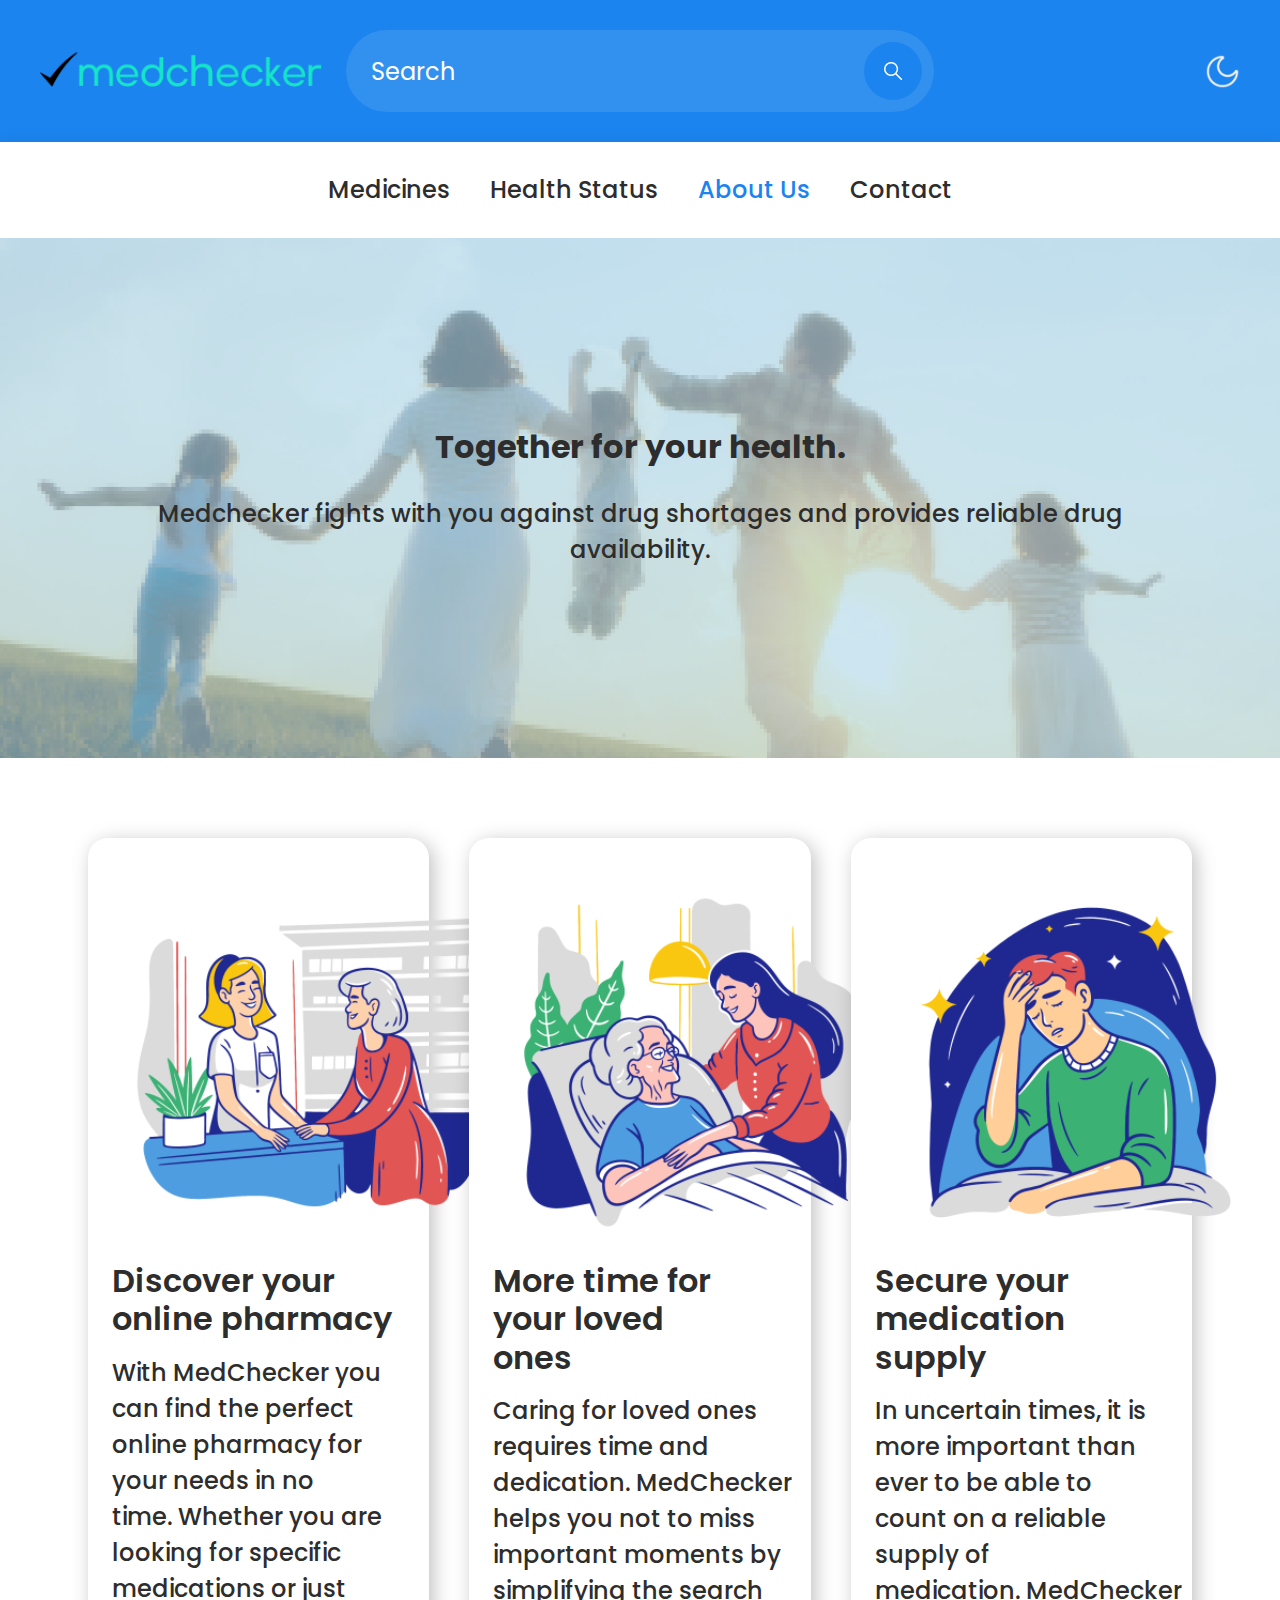
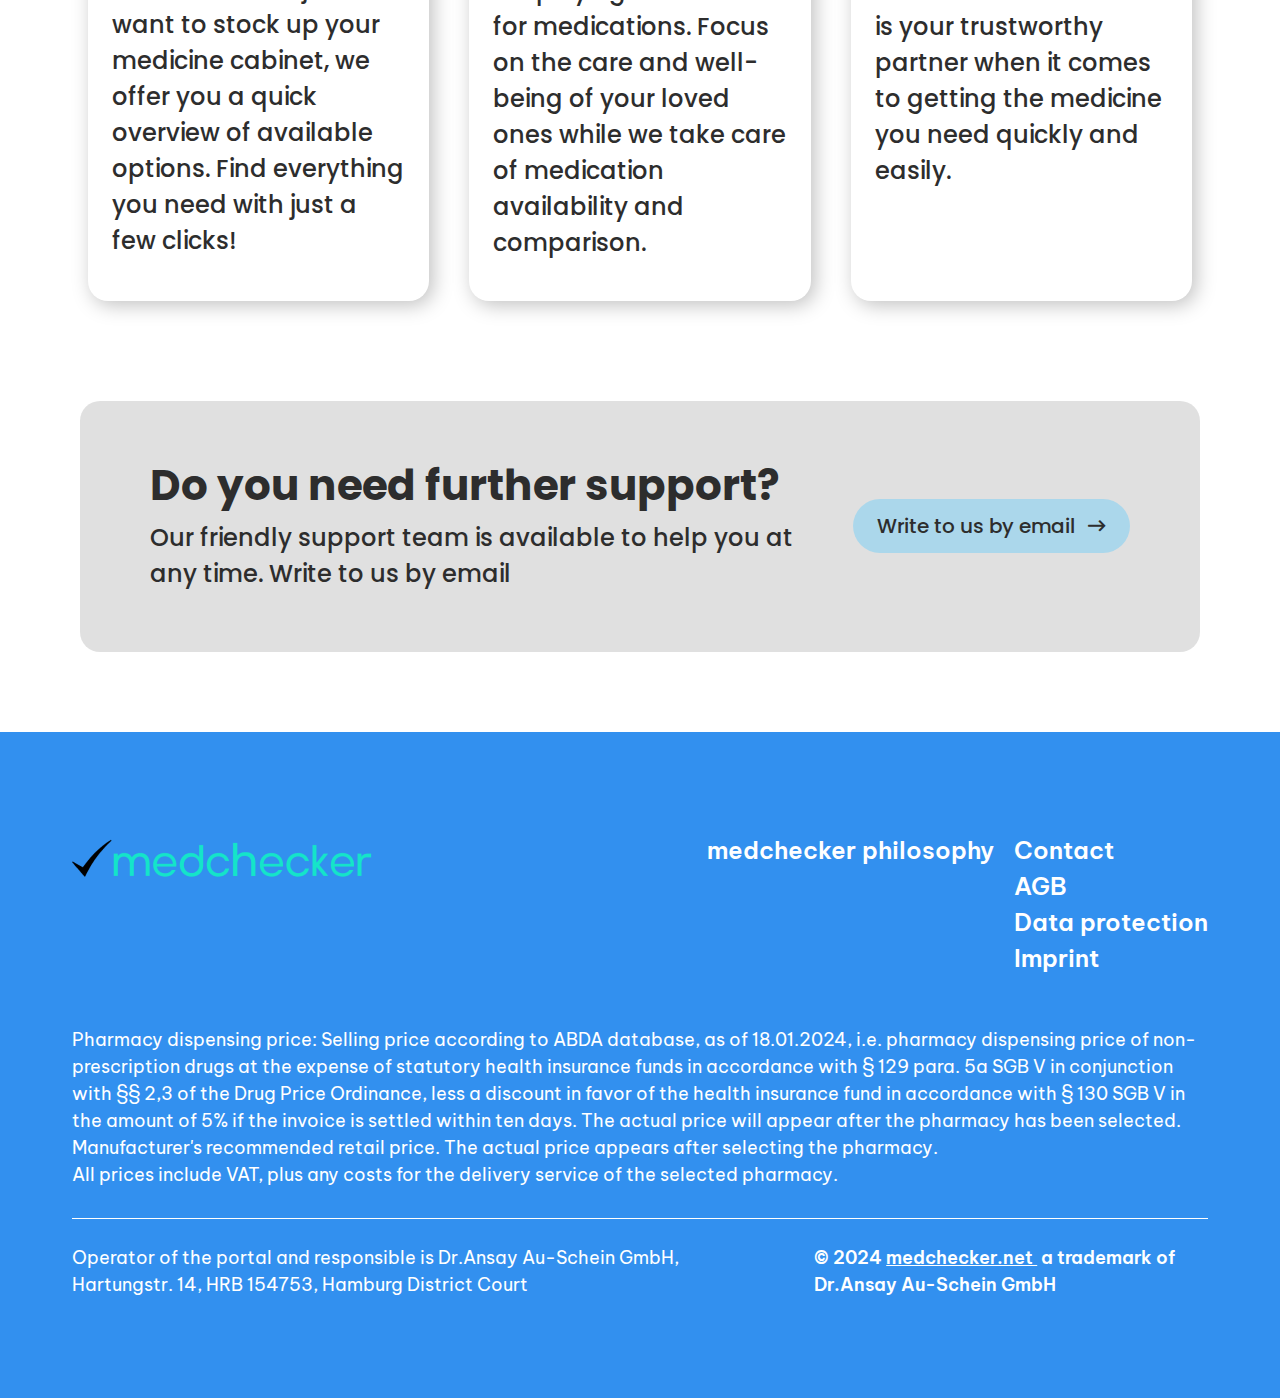
==== About-Us.html @ e8373b12 "add-all-page" ====
<!doctype html>
<html class="no-js" lang="en">
    <head>
        <meta charset="utf-8">
        <meta http-equiv="x-ua-compatible" content="ie=edge">
        <title>About Us</title>
        <meta name="description" content="">
        <meta name="viewport" content="width=device-width, initial-scale=1"> 
		<link rel="shortcut icon" type="image/x-icon" href="#">
        <!-- Place favicon.ico in the root directory -->
        
		<!-- CSS here -->
        <link rel="stylesheet" href="assets/css/bootstrap.min.css">
        <link rel="stylesheet" href="assets/css/owl.carousel.min.css"> 
        <link rel="stylesheet" href="assets/css/slick.css"> 
        <link rel="stylesheet" href="assets/css/magnific-popup.css"> 
        <link rel="stylesheet" href="assets/css/fontawesome.min.css">  
        <link rel="stylesheet" href="assets/css/style.css">
        <link rel="stylesheet" href="assets/css/responsive.css">
    </head>
    <body>

       
    <!-- header-area START -->
    <header class="header-area">
        <div class="container">
            <div class="row align-items-center">
                <div class="col-lg-3 col-6">
                    <div class="logo-area">
                        <a href="./index.html"><img src="assets/img/logo.png" alt=""></a>
                    </div>
                </div>
                <div class="col-lg-6 d-none d-lg-block text-right">
                    <div class="searching">
                        <form action="#">
                            <input type="text" placeholder="Search">
                            <button type="submit"><img src="assets/img/serch.png" alt=""></button>
                        </form>
                    </div>
                </div>
                <div class="col-lg-3 text-end">
                    <div class="head_end">
                        <button type="submit" class="light"><img src="assets/img/moon.png" alt=""></button>
                        <div class="bar d-md-none d-block"><a class="bar-icon siteBar-btn" href="#"><span></span></a></div>
                    </div>
                </div>
            </div>
        </div>
        <div class="header-bottom">
            <div class="container">
                <div class="row">
                    <div class="col-lg-12 text-center">
                        <ul>
                            <li><a href="#">Medicines</a></li>
                            <li><a href="#">Health Status</a></li>
                            <li><a href="#" class="active">About Us</a></li>
                            <li><a href="#" >Contact</a></li>
                        </ul>
                    </div>
                </div>
            </div>
        </div>
    </header>
        <!-- mobile-menu START -->
        <div class="mobile-menu">
            <a href="#" class="bars siteBar-btn"><svg class="bi bi-x" width="1em" height="1em" viewBox="0 0 16 16" fill="currentColor" xmlns="http://www.w3.org/2000/svg">
                <path fill-rule="evenodd" d="M11.854 4.146a.5.5 0 010 .708l-7 7a.5.5 0 01-.708-.708l7-7a.5.5 0 01.708 0z" clip-rule="evenodd"/>
                <path fill-rule="evenodd" d="M4.146 4.146a.5.5 0 000 .708l7 7a.5.5 0 00.708-.708l-7-7a.5.5 0 00-.708 0z" clip-rule="evenodd"/>
            </svg></a> 
            <nav> 
                <ul>
                    <li><a href="#">About Me</a></li>
                    <li><a href="#">Services</a></li> 
                    <li><a href="#">Portfolio</a></li> 
                    <li><a href="#">Testimonials</a></li> 
                    <li><a href="#">Contact Us</a></li>  
                </ul>
            </nav> 
        </div> 
        <div class="manu-overlay siteBar-btn"></div>
    <!-- header-area END -->


    <!-- Main -->
    <main>


        <!--aboutHero -area STARTED -->
        <section class="aboutHero-area" style="background-image: url(./assets/img/aboutHero-bg.png);">
            <div class="container">
                <div class="row"> 
                    <div class="col-lg-12">
                        <div class="aboutHero__text">
                            <h3>Together for your health.</h3>
                            <p>Medchecker fights with you against drug shortages and provides reliable drug availability.</p>
                        </div>
                    </div>
                </div>
            </div>
        </section>
        <!--aboutHero -area END -->


        <!-- about-area STARTED -->
        <section class="about-area sec__padding">
            <div class="container">
                <div class="row"> 
                    <div class="col-lg-4 col-md-6">
                        <div class="about__blk">
                            <i><img src="assets/img/about-1.png" alt=""></i>
                            <h3>Discover your online pharmacy</h3>
                            <p>With MedChecker you can find the perfect online pharmacy for your needs in no time. Whether you are looking for specific medications or just want to stock up your medicine cabinet, we offer you a quick overview of available options. Find everything you need with just a few clicks!</p>
                        </div>
                    </div>
                    <div class="col-lg-4 col-md-6">
                        <div class="about__blk">
                            <i><img src="assets/img/about-2.png" alt=""></i>
                            <h3>More time for your loved <br> ones</h3>
                            <p>Caring for loved ones requires time and dedication. MedChecker helps you not to miss important moments by simplifying the search for medications. Focus on the care and well-being of your loved ones while we take care of medication availability and comparison.</p>
                        </div>
                    </div>
                    <div class="col-lg-4 col-md-6">
                        <div class="about__blk">
                            <i><img src="assets/img/about-3.png" alt=""></i>
                            <h3>Secure your medication <br> supply</h3>
                            <p>In uncertain times, it is more important than ever to be able to count on a reliable supply of medication. MedChecker is your trustworthy partner when it comes to getting the medicine you need quickly and easily.</p>
                        </div>
                    </div>

                    <div class="col-lg-12">
                        <div class="support__wrp">
                            <div class="support__left">
                                <h1>Do you need further support?</h1>
                                <p>Our friendly support team is available to help you at any time.
                                    Write to us by email</p>
                            </div>   
                            <a href="#" class="thm_btn">Write to us by email <i class="far fa-long-arrow-right"></i></a> 
                        </div>
                    </div>
                </div>
            </div>
        </section>
        <!-- about-area END -->


    </main>
    <!-- Main -->


    <!-- Footer STARTED -->
    <footer>
        <div class="container">
            <div class="row">
                <div class="col-lg-12">
                    <div class="ftop">
                        <a href="#"><img src="assets/img/logo.png" alt=""></a>
                        <div class="fitems">
                            <div>
                                medchecker philosophy
                            </div>
                            <ul>
                                <li><a href="#">Contact</a></li>
                                <li><a href="#">AGB</a></li>
                                <li><a href="#">Data protection</a></li>
                                <li><a href="#">Imprint</a></li>
                            </ul>
                        </div>
                    </div>
                </div>
                <div class="col-lg-12">
                    <div class="fbottom">
                        <p>Pharmacy dispensing price: Selling price according to ABDA database, as of 18.01.2024, i.e. pharmacy dispensing price of non-prescription drugs at the expense of statutory health insurance funds in accordance with § 129 para. 5a SGB V in conjunction with §§ 2,3 of the Drug Price Ordinance, less a discount in favor of the health insurance fund in accordance with § 130 SGB V in the amount of 5% if the invoice is settled within ten days. The actual price will appear after the pharmacy has been selected. <br>
                        Manufacturer's recommended retail price. The actual price appears after selecting the pharmacy. <br>
                        All prices include VAT, plus any costs for the delivery service of the selected pharmacy.</p>
                        <div>
                            <p>Operator of the portal and responsible is Dr.Ansay Au-Schein GmbH, Hartungstr. 14, HRB 154753, Hamburg District Court</p>
                            <p><b>© 2024 <a href="#">medchecker.net </a> a trademark of Dr.Ansay Au-Schein GmbH</b></p>
                        </div>
                    </div>
                </div>
            </div>
        </div>
    </footer>
    <!-- Footer END -->


    
		<!-- JS here --> 
        <script src="assets/js/jquery-3.4.1.min.js"></script>
        <script src="assets/js/popper.min.js"></script>
        <script src="assets/js/bootstrap.min.js"></script>
        <script src="assets/js/owl.carousel.min.js"></script>
        <script src="assets/js/isotope.pkgd.min.js"></script>  
        <script src="assets/js/imagesloaded.pkgd.min.js"></script>
        <script src="assets/js/counter.min.js"></script>
        <script src="assets/js/waypoints.min.js"></script> 
        <script src="assets/js/slick.min.js"></script>
        <script src="assets/js/jquery.magnific-popup.min.js"></script> 
        <script src="assets/js/plugins.js"></script>   
        <script src="assets/js/main.js"></script>
    </body>
</html>
---- assets/css/style.css ----
/*   Theme default css */
@import url('https://fonts.googleapis.com/css2?family=Be+Vietnam+Pro:ital,wght@0,100;0,200;0,300;0,400;0,500;0,600;0,700;0,800;0,900;1,100;1,200;1,300;1,400;1,500;1,600;1,700;1,800;1,900&family=Poppins:ital,wght@0,100;0,200;0,300;0,400;0,500;0,600;0,700;0,800;0,900;1,100;1,200;1,300;1,400;1,500;1,600;1,700;1,800;1,900&display=swap');
 /* 
  font-family: "Be Vietnam Pro", sans-serif;
  font-family: "Poppins", sans-serif;
 */

 :root{
  --bgColor: rgb(222, 236, 244);
  --thmColor: #1C84EE;

  --f18 : 18px;
  --f20 : 20px;
  --f22 : 22px;
  --f24 : 24px;
  --f28 : 28px;
  --f30 : 30px;
  --f32 : 32px;
  --f36 : 36px;
  --f40 : 40px;
  --f48 : 48px;
  --f52 : 52px;
  --f60 : 60px;
  --f80 : 80px;
 }

body {
  font-family: "Poppins", sans-serif;
  font-weight: 500; 
  color: #2D2D2D;
  font-size: var(--f24); 
}

  
button {
  cursor: pointer; }

a:focus,
.button:focus {
  text-decoration: none;
  outline: none; }

a:focus,
a:hover {
  color: inherit;
  text-decoration: none; }

a,
button {
  color: inherit;
  outline: medium none; }

button:focus, input:focus, input:focus, textarea, textarea:focus {
  outline: 0; }

 a{
  text-decoration: none;
 }
h1,
h2,
h3,
h4,
h5,
h6 {
  font-family: "Poppins", sans-serif;
  color: #2D2D2D;
  margin-top: 0px; 
  font-weight: 700;
  text-transform: normal;
 }

h1 a,
h2 a,
h3 a,
h4 a,
h5 a,
h6 a {
  color: inherit; }

h1 {
  font-size: var(--f52);
  }

h2 {
  font-size: var(--f36); }

h3 {
  font-size: var(--f32); }

h4 {
  font-size: var(--f28); }

h5 {
  font-size: var(--f24); }

h6 {
  font-size: var(--f20); }

ul {
  margin: 0px;
  padding: 0px; }

li {
  list-style: none; }

 img{
  max-width: 100%;
 }
.container{
  max-width: 1670px;
}
.sec__padding{
  padding: 100px 0;
}
 
/* default-css END 
================================== */
 


.header-area {
  padding-top: 30px; 
  width: 100%;
  z-index: 99; 
  background: #1C84EE;
}

.logo-area {
  display: block;
}

.logo-area a {
  display: block;
  max-width: 300px;
}

.searching {
  width: 100%;
  display: flex;
  align-items: center;
  background: #3290EF;
  border-radius: 50px;
  position: relative;
  overflow: hidden;
  max-width: 720px;
  margin-inline: auto;
}

.searching form {
    display: flex;
    align-items: center;
    width: 100%;
}

.searching input {
  height: 82px;
  width: 100%;
  display: block;
  padding: 25px;
  background: none;
  border: none;
  outline: none;
  color: #fff;
  padding-right: 100px;
}

.searching button {
  position: absolute;
  top: 50%;
  right: 2%;
  transform: translateY(-50%);
  width: 58px;
  height: 58px;
  border-radius: 50%;
  border: none;
  background: #1C84EE;
  display: flex;
  align-items: center;
  justify-content: center;
  transition: .3s;
}

.searching input::placeholder {
  color: #fff;
}

.searching button:hover {
  background: #0e7ae8;
}

.header-bottom {
  background: #fff;
  margin-top: 30px;
  padding: 30px 0;
  box-shadow: 2px 2px 20px #0001;
}

.header-bottom ul {
  display: flex;
  justify-content: center;
}

.header-bottom ul li a {
  text-decoration: none;
  transition: .3s;
}

.header-bottom ul li a.active {
    color: var(--thmColor);
}

.header-bottom ul li {
  margin: 0 20px;
}

.header-bottom ul li a:hover {
  color: var(--thmColor);
}

.head_end {position: relative;display: flex;align-items: center;justify-content: end;gap: 20px;}

.head_end button {
  padding: 0;
  line-height: 0;
  border: none;
  background: none;
  max-width: 35px;
}

.head_end button.srcBtn {
    width: 47px;
    height: 47px;
    display: flex;
    align-items: center;
    justify-content: center;
    flex-shrink: 0;
    max-width: unset;
    background: #3290ef;
    border-radius: 50%;
    display: none;
}

.head_end button img {
  display: block;
}
/* humbergar */
.bar a {
  width: 28px;
  height: 35px;
  float: right;
  position: relative;
} 
.bar a span {
  width: 100%;
  height: 2px;
  background: #fff;
  display: block;
  position: relative;
  top: 17px;
  border-radius: 30px;
  transition: .3s;
} 
.bar a span:before {left: 0;content: "";position: absolute;width: 100%;height: 100%;background: #fff;bottom: 8px;border-radius: 30px;transition: .3s;} 
.bar a span:after {left: 0;content: "";position: absolute;width: 100%;height: 100%;background: #fff;bottom: -8px;border-radius: 30px;transition: .3s;}
 
/* humbarger END */
 

/* mobile-menu START */
.mobile-menu {
  position: fixed;
  width: 320px;
  height: 100vh;
  background: #ffffff;
  z-index: 99;
  box-shadow: 0px 0px 9px -1px #737373;
  top: 0;
  left: 0;
  transition: .3s;
  margin-left: -400px;
  padding-left: 40px;
  padding-top: 100px;
  background: var(--bgColor);
}
.siteBar{
  margin-left: 0; 
} 
.mobile-menu  nav ul li {
  list-style: none;
  display: block;
}

.mobile-menu nav ul li a {
  font-size: 18px;
  line-height: 40px;
  transition: .3s;
}

.mobile-menu nav ul li a:hover { 
  color: #ff4900;
}
 
.mobile-menu a.theme-btn {
  margin-top: 60px;
  margin-left: 0;
} 
.mobile-menu a.theme-btn {
  margin-top: 60px;
  margin-left: 0;
  height: 45px;
  line-height: 45px;
}
.mobile-menu .user a {
    display: block;
    width: 100%;
    padding: 0;
    color: #272835;
    line-height: 40px;
    font-size: 16px;
}

.mobile-menu .user {
    display: block;
}

.mobile-menu .user a:hover {
    background: none;
    opacity: .5;
}
.mobile-menu a.bars {
  position: absolute;
  right: 20px;
  top: 15px;
  width: 40px;
  height: 40px;
  background: var(--thmColor);
  text-align: center;
  line-height: 37px;
  border-radius: 50%;
  font-size: 26px;
  color: #fff;
  box-shadow: 0px 0px 17px -2px #0000004a;
}
.manu-overlay {
  position: fixed;
  top: 0;
  left: 0;
  width: 100%;
  height: 100%;
  background: black;
  z-index: 98;
  opacity: 0;
  transition: .2s;
  visibility: hidden;
}

.manu-overlay.show {
  opacity: .5;
  visibility: visible;
}
/* Header section END */










section.hero-area {
  position: relative;
  padding: 130px 0 100px;
  background: url(../img/bg.png);
  background-size: cover;
  background-position: center;
}
 

.hero-wrp ul {
  margin-bottom: 50px;
}

.hero-wrp ul li {
  display: flex;
  align-items: flex-start;
  font-size: var(--f32);
  font-weight: 700;
  max-width: 830px;
  margin-bottom: 15px;
}

.hero-wrp ul li img {
  margin-right: 20px;
}

.feature_opts {
  display: flex;
  align-items: center;
}

.feature_opts div {
  display: flex;
  align-items: center;
  padding: 24px;
  margin-right: 40px;
  background: #fff;
}

.feature_opts div img {
  margin-right: 15px;
}


/* Hero-area ENd and howWork-area STARTED */

section.how-work-section {
    margin-top: 100px;
}

section.how-work-section .container {
    max-width: 1375px;
}
.section-title {
  text-align: center;
} 

.section-title h2 {
  font-size: var(--f32);
  margin-bottom: 20px;
}

.how_work_blks {
  display: flex;
  justify-content: space-between;
}

.hwb {
  max-width: 375px;
  background: #abd7ebb8;
  text-align: center;
  padding: 24px;
  border-radius: 20px;
  margin-top: var(--f52);
}

.hwb img {
  display: block;
  max-width: 85px;
  margin: auto;
  margin-bottom: 25px;
}

.hwb h5 {
  font-size: var(--f24);
}
.cta {
  display: flex;
  padding: 100px;
  margin-top: 100px;
  background: url(../img/6.png);
  border-radius: 20px;
  position: relative;
  z-index: 2;
  align-items: center;
  justify-content: space-between;
  background-size: cover;
  background-position: center;
}

.cta h1 {
  margin: 0;
  max-width: 365px;
  text-align: center;
  font-size: var(--f52);
  font-weight: 700;
}

.cta a {
  background: #ABD7EB;
  padding: 10px 20px;
  text-decoration: none;
  border-radius: 50px;
  font-weight: 600;
  transition: .3s;
}

.cta a img {
  margin-left: 12px;
}

.cta a:hover {
  background: #6ac1e8;
}



/* Featers-area END and Categories START */

section.categories-area {
  padding: 100px 0;
  background: #EEEEEE;
  margin-top: 50px;
}
section.categories-area h4 {
  font-size: var(--f32);
  margin-bottom: 25px;
}

.cti {
  text-align: center;
}

.cti h5 {
  font-size: var(--f24);
  margin-top: 15px;
  color: rgb(45, 45, 45);
  margin-bottom: 0;
}
.owl-dots {
  display: flex;
  align-items: center;
  justify-content: center;
  margin-top: 40px;
}

.owl-dots .owl-dot {
  display: block;
  border-radius: 50%;
  width: 16px;
  height: 16px;
  background: #BCCED7;
  margin: 0 5px;
  transition: .3s;
}

.owl-dots .owl-dot.active {
  background: #1C84EE;
}



/* Categories-area END and Footer START */

footer {
  background: #3290EF;
  color: #fff;
  padding: 100px 0;
  font-family: "Be Vietnam Pro", sans-serif;
}

.ftop {
  display: flex;
  justify-content: space-between;
  align-items: flex-start;
}

.fitems {
  display: flex;
  align-items: flex-start;
  font-weight: 600;
}

.fitems > div {
  margin-right: 20px;
  font-weight: 600;
}

.fbottom {
  margin-top: 50px;
}

.fbottom p {
  font-size: var(--f18);
  font-weight: 400;
}





.fbottom div {
  margin-top: 30px;
  padding-top: 25px;
  border-top: 1px solid #fff;
  display: flex;
  justify-content: space-between;
}

.fbottom div p {
  margin: 0;
}
.fbottom div > p:first-child{
  max-width: 800px;
  margin-right: 50px;
}
.fbottom div > p {
  font-size: var(--f18);
  font-family: "Be Vietnam Pro", sans-serif;
}

.fbottom div > p b {
    font-weight: 600;
}
.fbottom div > p a{
  text-decoration: underline;
}




/* ==================faq Area Start===================== */
.subNav {padding: 24px 0;}

.Imput__sub {
    display: flex;
    align-items: center;
    justify-content: space-between;
}

.Imput__sub b {
    font-weight: 600;
}

.subNav ul {
    display: flex;
    align-items: center;
    gap: 10px;
}

.subNav ul li a {
    color: #667085;
    font-size: 14px;
}

.subNav ul li a.active {
    font-weight: 600;
    color: var(--thmColor);
}

.subNav ul li a i {
    font-size: 12px;
    margin-left: 10px;
}

.faq__title {margin-bottom: 80px;text-align: center;max-width: 1200px;margin-inline: auto;}

.faq__title h3 {
    margin-bottom: var(--f24);
}
.faq__accordion {max-width: 1200px;margin-inline: auto;}

.accordion-item {background: #DEECF4;}

.accordion-button {border-color: #fff;font-size: var(--f32);font-weight: 700;padding: var(--f52) var(--f60);}

.accordion-button span {
    display: inline-block;
    margin-right: var(--f40);
    color: #9D96A8;
    font-size: var(--f48);
}

.accordion-button:not(.collapsed) {
    background: #ABD7EB;
    border-color: #ABD7EB;
    padding-bottom: var(--f36);
}

.accordion-button::after {
    background-color: white;
    border-radius: 50%;
    width: 48px;
    height: 48px;
    display: flex;
    align-items: center;
    justify-content: center;
    background-image: url(../img/plus.svg);
    background-size: 14px;
    background-position: 50%;
}

.accordion-button:not(.collapsed)::after {
    background-image: url(../img/close.svg);
    background-color: #000;
}

.accordion-button:not(.collapsed) span {
    color: #1C84EE;
}

.accordion-collapse {background: #ABD7EB;}

.accordion-body {background: #ABD7EB;font-size: var(--f20);padding-left: 79px;max-width: 1140px;padding-top: 0;padding-bottom: 40px;position: relative;z-index: 9;}
.support__wrp {padding: 70px 100px;align-items: center;display: flex;justify-content: space-between;max-width: 1375px;margin-inline: auto;border-radius: 20px;background: rgba(211, 211, 211, 0.7);gap: 30px var(--f40);margin-top: 100px;}

.support__left p {
    margin: 0;
}
.thm_btn {padding: 12px 24px;flex-shrink: 0;border-radius: 50px;background: rgb(171, 215, 235);display: flex;align-items: center;justify-content: center;text-align: center;gap: 13px;font-weight: 500;transition: all .3s ease;}

.thm_btn:hover {
    background: var(--thmColor);
    color: #fff;
}

/* ==================faq Area End===================== */


/* ==================impressum Area Start===================== */

.impressum__content {background: var(--bgColor);padding: var(--f52) var(--f60);}

.impressum__content > p {
    margin-bottom: 32px;
}

.impressum__content > b {
    display: block;
    margin-bottom: 32px;
}
.impressum__blk {margin-bottom: 32px;}

.impressum__blk p {
    margin-bottom: 0;
}

/* ==================impressum Area End===================== */


/* ==================about Area Start===================== */


.aboutHero-area {
    height: 520px;
    background-size: cover;
    background-position: center;
}

.aboutHero__text {
    max-width: 980px;
}

.aboutHero__text p {
    margin: 0;
    margin-top: 30px;
}


.aboutHero-area .container {
    display: flex;
    align-items: center;
    justify-content: center;
    height: 100%;
    text-align: center;
}
.about__blk {border-radius: 20px;box-shadow: 4px 4px 20px 0px rgba(0, 0, 0, 0.25);background: rgb(255, 255, 255);padding: 24px;height: 100%;width: calc(100% - 16px);margin-inline: auto;}

.about__blk h3 {
    font-weight: 600;
    margin-bottom: 1rem;
}

.about__blk i {
    display: block;
    margin: auto;
    width: max-content;
    height: 400px;
}
/* ==================about Area End===================== */


/* ==================product Area Start===================== */
.product-area {padding-top: 50px;}
.productItem__blk {display: flex;align-items: center;border-radius: 20px;box-shadow: 4px 4px 20px 0px rgba(0, 0, 0, 0.25);background: rgb(255, 255, 255);}
.product__name {
    width: 100%;
}

.product__wrp .product__name {
    border-radius: 20px;
    box-shadow: 4px 4px 20px 0px rgba(0, 0, 0, 0.25);
    background: rgb(255, 255, 255);
    display: block;
    padding: var(--f52) 24px;
    /* margin-top: var(--f32); */
    margin: 16px 0px;
}

.product__name span,.product__title span {
    display: flex;
    align-items: center;
    gap: 1rem;
}

.product__name span i,.product__title span i {
    width: 18px;
    height: 18px;
    border-radius: 50%;
    display: block;
}

.product__name p {
    margin-bottom: 0;
    margin-top: var(--f24);
}


.product__name label {
    color: var(--thmColor);
    font-size: var(--f20);
    font-weight: 500;
    margin-bottom: 10px;
}
.product__btns {display: flex;align-items: center;gap: 24px;margin-top: 24px;}
.product__btns a{font-size: var(--f18);}
.thm_btn.bordered{background: no-repeat;border: 1px solid var(--thmColor);}

.thm_btn.bordered:hover {
    background: var(--thmColor);
    color: #ffff;
}

.product__title {display: flex;align-items: center;justify-content: space-between;padding: var(--f60) 0;}

.product__title p {
    margin: 0;
}
.green {background: #27D367;}
.product__blk {align-items: center;display: flex;border-radius: 20px;box-shadow: 4px 4px 20px 0px rgba(0, 0, 0, 0.25);background: rgb(255, 255, 255);padding: var(--f52);margin-bottom: 20px;}

.product__blk > i {
    display: block;
    flex-basis: 50%;
}

.product__blk a.thm_btn {min-width: 260px;font-size: var(--f18);}

.red {background: #E01010;}
/* ==================product Area End===================== */


/* ==================Area Start===================== */
/* ==================Area End===================== */
---- assets/css/responsive.css ----
/* Big screen :1200px. */
@media (min-width: 1200px) and (max-width: 1500px) {
    .container {
        padding: 0 40px;
        max-width: 1200px;
    }
    .sec__padding{
        padding: 80px 0;
    }
    footer .container {
        max-width: 95%;
    }

    .header-area .container {
        max-width: 100%;
    }

    section.how-work-section .container {
        max-width: 1250px;
    }

    .feature_opts {
        font-size: 20px;
    }

    .cti h5 {
        font-size: 20px;
    }

    .support__wrp {
        padding: 60px 70px;
    }

    .support__wrp a {
        font-size: 20px;
    }

    .support__wrp h1 {
        font-size: 42px;
    }

}


/* Normal screen :992px. */
@media (min-width: 992px) and (max-width: 1200px) {
    :root {

        --f18: 16px;
        --f20: 16px;
        --f22: 18px;
        --f24: 20px;
        --f28: 22px;
        --f30: 24px;
        --f32: 26px;
        --f36: 28px;
        --f40: 30px;
        --f48: 32px;
        --f52: 40px;
        --f60: 44px;
        --f80: 60px;
    }
    .sec__padding{
        padding: 70px 0;
    }
    .container {
        padding: 0 20px;
    }

    .searching input {
        height: 70px;
    }

    .how_work_blks {
        gap: 20px;
    }

    .feature_opts div {
        font-size: 18px;
        margin-right: 20px;
        padding: 14px 20px;
    }

    .hero-wrp ul li {
        font-size: 24px;
    }

    .hero-wrp ul li img {
        max-width: 30px;
    }

    section.hero-area {
        padding: 80px 20px 60px;
    }

    section.how-work-section {
        margin-top: 80px;
    }

    footer {
        padding: 70px 0 50px;
    }

    .support__wrp {
        padding: 55px 42px;
    }

    .support__wrp a {
        font-size: 20px;
    }

    .support__wrp h1 {
        font-size: 42px;
    }

}


/* Tablet screen :768px. */
@media (min-width: 768px) and (max-width: 991px) {
    :root {

        --f18: 16px;
        --f20: 16px;
        --f22: 18px;
        --f24: 18px;
        --f28: 20px;
        --f30: 22px;
        --f32: 22px;
        --f36: 24px;
        --f40: 28px;
        --f48: 30px;
        --f52: 36px;
        --f60: 40px;
        --f80: 50px;
    }
    .sec__padding{
        padding: 60px 0;
    }
    .container {
        padding: 0 20px;
    }

    .head_end button.srcBtn {
        display: flex;
    }

    .searching input {
        height: 70px;
    }

    .how_work_blks {
        gap: 20px;
    }

    .feature_opts div {
        font-size: 18px;
        margin-right: 0;
        padding: 14px 20px;
    }

    .hero-wrp ul li {
        align-items: baseline;
    }

    .hero-wrp ul li img {
        max-width: 22px;
        transform: translateY(3px);
    }

    section.hero-area {
        padding: 80px 20px 60px;
    }

    section.how-work-section {
        margin-top: 80px;
    }

    footer {
        padding: 70px 0 50px;
    }

    .feature_opts {
        flex-wrap: wrap;
        gap: 20px;
        justify-content: center;
    }

    .cta {
        padding: 80px 60px;
    }

    .cta h1 {
        max-width: 300px;
    }

    .support__wrp {
        padding: 55px 42px;
        flex-direction: column;
        text-align: center;
    }

    .support__wrp a {
        font-size: 18px;
    }

    .support__wrp h1 {
        font-size: 32px;
    }

}


/* small screen :320px. */
@media (max-width: 767px) {
    :root {

        --f18: 16px;
        --f20: 16px;
        --f22: 18px;
        --f24: 18px;
        --f28: 20px;
        --f30: 22px;
        --f32: 22px;
        --f36: 24px;
        --f40: 26px;
        --f48: 28px;
        --f52: 32px;
        --f60: 40px;
        --f80: 50px;

    }
    .sec__padding{
        padding: 50px 0;
    }
    body {
        font-size: 16px;
    }

    .header-bottom {

        display: none;
    }

    .container {
        padding: 0 20px;
    }

    .header-area {
        padding: 10px 0;
    }

    .head_end button.srcBtn {
        display: flex;
        width: 36px;
        height: 36px;
    }

    .head_end button.srcBtn img {
        scale: .8;
    }

    .head_end button img {
        scale: .7;
    }

    .head_end {
        gap: 6px;
    }

    .searching input {
        height: 70px;
    }

    .how_work_blks {
        gap: 20px;
        flex-direction: column;
        margin-top: 20px;
        max-width: 320px;
        margin-inline: auto;
    }

    .hwb img {
        scale: .8;
        margin-bottom: 10px;
    }

    .hwb {
        margin-top: 0;
    }

    .feature_opts div {
        font-size: 1rem;
        margin-right: 0;
        padding: 10px 20px;
    }

    .hero-wrp ul li {
        align-items: baseline;
        font-size: 18px;
    }

    .hero-wrp ul li img {
        max-width: 20px;
        transform: translateY(5px);
        margin-right: 10px;
        flex-shrink: 0;
    }

    section.hero-area {
        padding: 60px 0px 60px;
        background-position: 63%;
        z-index: 1;
    }

    section.hero-area:before {
        content: "";
        position: absolute;
        width: 100%;
        height: 100%;
        background: #fff;
        top: 0;
        left: 0;
        z-index: -1;
        opacity: .5;
    }

    section.how-work-section {
        margin-top: 60px;
    }

    footer {
        padding: 60px 0 40px;
        text-align: center;
    }

    .feature_opts {
        flex-wrap: wrap;
        gap: 12px;
        justify-content: center;
    }

    .feature_opts div img {
        max-width: 40px;
    }

    .cta {
        padding: 40px 20px;
        flex-direction: column;
        gap: 20px;
    }

    .cta h1 {
        max-width: 295px;
    }

    section.categories-area {
        padding: 60px 0;
    }

    .owl-dots .owl-dot {
        width: 12px;
        height: 12px;
    }

    .ftop {
        flex-direction: column;
        gap: 30px;
        align-items: center;
    }

    .fitems {
        flex-direction: column;
        gap: 14px;
        align-items: center;
        text-align: center;
    }

    .fbottom p {
        font-size: 15px;
    }


    .fbottom div {
        flex-direction: column;
        gap: 20px;
    }

    .fbottom div>p:first-child {
        margin: auto;
        font-size: 15px;
    }

    .support__wrp {
        padding: 36px 24px;
        flex-direction: column;
        text-align: center;
    }

    .support__wrp a {
        font-size: 15px;
    }

    .support__wrp h1 {
        font-size: 24px;
    }

    .support__left p {
        font-size: 15px;
    }

}

/* Large Mobile screen :480px. */
@media only screen and (min-width: 480px) and (max-width: 767px) {
    .container {
        width: 450px
    }

    .header-area .container {
        max-width: 95%;
        width: 100%;
    }

}
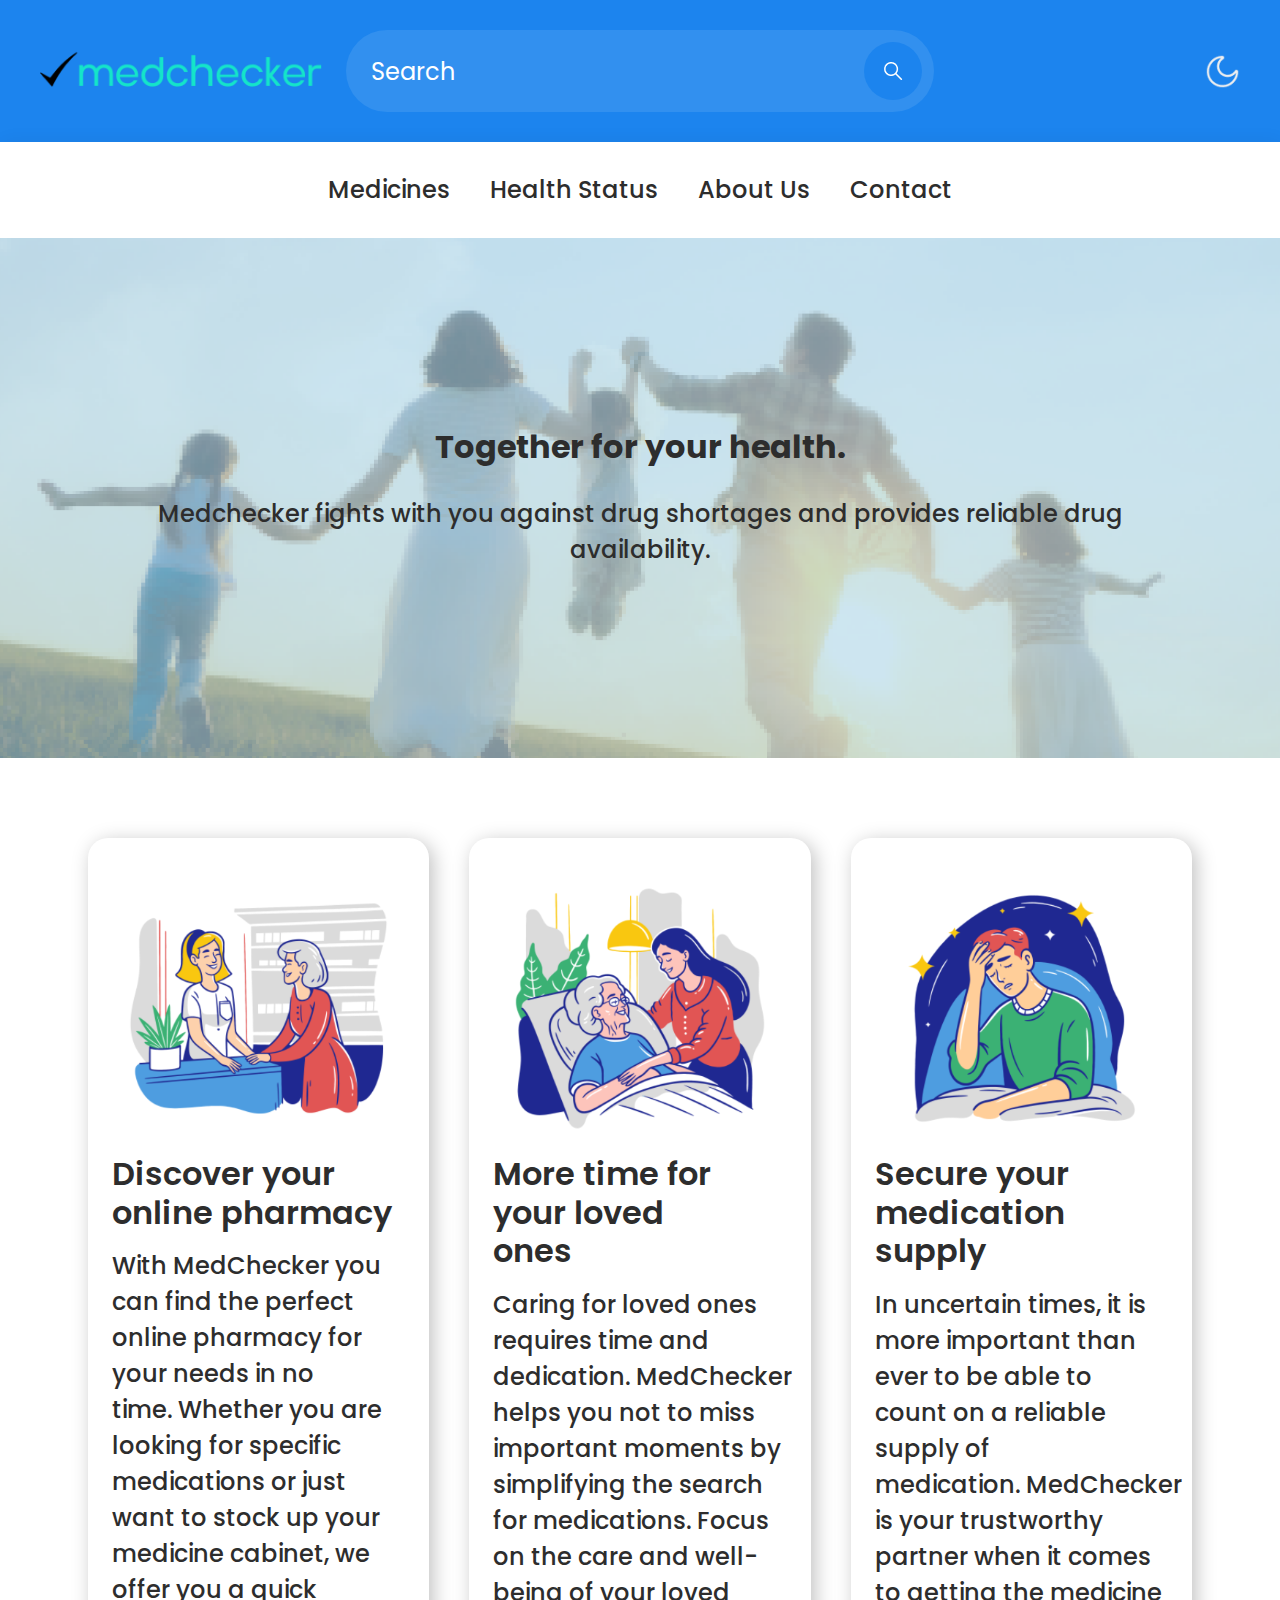
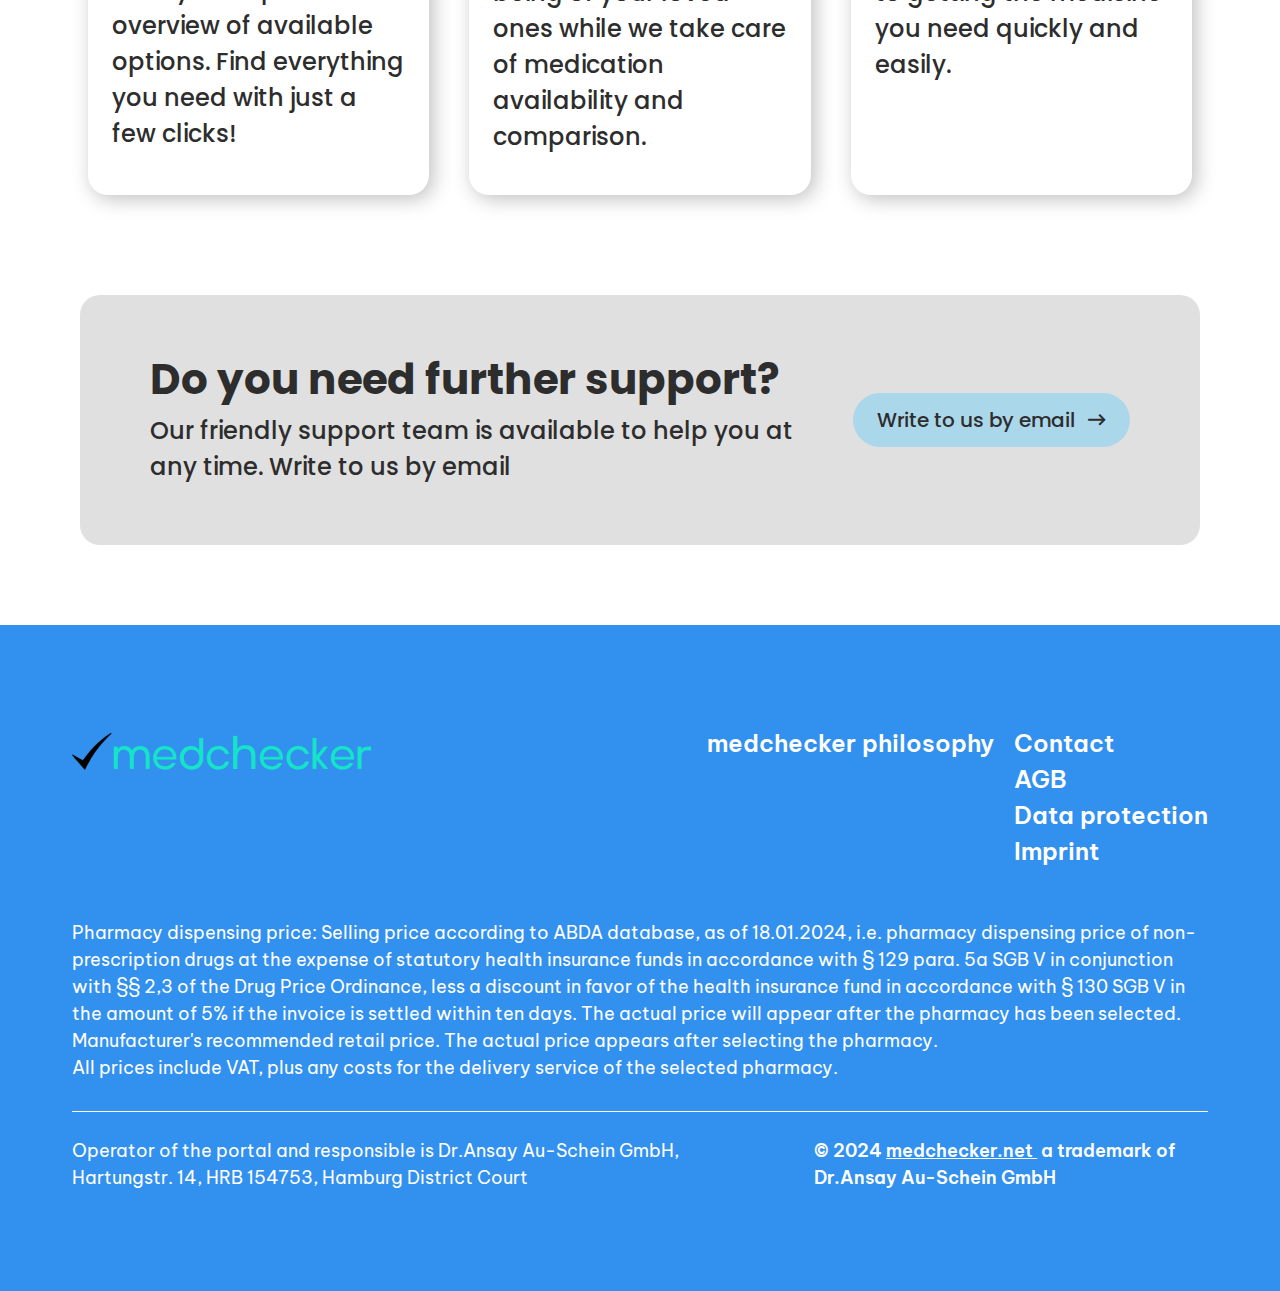
==== commit 161c6628: "finished" ====
--- a/About-Us.html
+++ b/About-Us.html
@@ -25,12 +25,12 @@
     <header class="header-area">
         <div class="container">
             <div class="row align-items-center">
-                <div class="col-lg-3 col-6">
+                <div class="col-lg-4 col-6 col-xl-3">
                     <div class="logo-area">
                         <a href="./index.html"><img src="assets/img/logo.png" alt=""></a>
                     </div>
                 </div>
-                <div class="col-lg-6 d-none d-lg-block text-right">
+                <div class="col-lg-6 col-xl-6 d-none d-lg-block text-right">
                     <div class="searching">
                         <form action="#">
                             <input type="text" placeholder="Search">
@@ -38,8 +38,9 @@
                         </form>
                     </div>
                 </div>
-                <div class="col-lg-3 text-end">
+                <div class="col-lg-2 col-6 col-xl-3 text-end">
                     <div class="head_end">
+                        <button type="button" class="srcBtn" data-bs-toggle="modal" data-bs-target="#searchModal"><img src="assets/img/serch.png" alt=""></button>
                         <button type="submit" class="light"><img src="assets/img/moon.png" alt=""></button>
                         <div class="bar d-md-none d-block"><a class="bar-icon siteBar-btn" href="#"><span></span></a></div>
                     </div>
@@ -53,14 +54,33 @@
                         <ul>
                             <li><a href="#">Medicines</a></li>
                             <li><a href="#">Health Status</a></li>
-                            <li><a href="#" class="active">About Us</a></li>
-                            <li><a href="#" >Contact</a></li>
+                            <li><a href="#">About Us</a></li>
+                            <li><a href="#">Contact</a></li>
                         </ul>
                     </div>
                 </div>
             </div>
         </div>
     </header>
+    <!-- Button trigger modal -->
+
+        <!-- Search modal -->
+        <div class="modal fade" id="searchModal" data-bs-backdrop="static" data-bs-keyboard="false" tabindex="-1" aria-labelledby="searchModalLabel" aria-hidden="true">
+            <div class="modal-dialog">
+            <div class="modal-content"> 
+                <div class="modal-body">
+                    <button type="button" class="btn-close" data-bs-dismiss="modal" aria-label="Close"></button>
+                    <div class="searching">
+                        <form action="#">
+                            <input type="text" placeholder="Search">
+                            <button type="submit"><img src="assets/img/serch.png" alt=""></button>
+                        </form>
+                    </div>
+                </div> 
+            </div>
+            </div>
+        </div>
+
         <!-- mobile-menu START -->
         <div class="mobile-menu">
             <a href="#" class="bars siteBar-btn"><svg class="bi bi-x" width="1em" height="1em" viewBox="0 0 16 16" fill="currentColor" xmlns="http://www.w3.org/2000/svg">
@@ -69,11 +89,10 @@
             </svg></a> 
             <nav> 
                 <ul>
-                    <li><a href="#">About Me</a></li>
-                    <li><a href="#">Services</a></li> 
-                    <li><a href="#">Portfolio</a></li> 
-                    <li><a href="#">Testimonials</a></li> 
-                    <li><a href="#">Contact Us</a></li>  
+                    <li><a href="#">Medicines</a></li>
+                    <li><a href="#">Health Status</a></li>
+                    <li><a href="#">About Us</a></li>
+                    <li><a href="#">Contact</a></li>
                 </ul>
             </nav> 
         </div> 
--- a/assets/css/style.css
+++ b/assets/css/style.css
@@ -31,7 +31,9 @@
   font-size: var(--f24); 
 }
 
-  
+  img{
+    max-width: 100%;
+  }
 button {
   cursor: pointer; }
 
@@ -358,6 +360,12 @@
   opacity: .5;
   visibility: visible;
 }
+
+.modal-body > button {
+  display: block;
+  margin-left: auto;
+  margin-bottom: 15px;
+}
 /* Header section END */
 
 
--- a/assets/css/responsive.css
+++ b/assets/css/responsive.css
@@ -38,6 +38,20 @@
     .support__wrp h1 {
         font-size: 42px;
     }
+    .about__blk i {  
+        width: 100%;
+        height: auto;
+    }
+    .product__btns { 
+        gap: 5px;
+        margin-top: 24px;
+        flex-wrap: wrap;
+    }
+    .product__name { 
+        padding: 15px;
+    }
+
+
 
 }
 
@@ -113,6 +127,30 @@
         font-size: 42px;
     }
 
+    .about__blk i {  
+        width: 100%;
+        height: auto;
+    }
+
+
+    .product__btns { 
+        gap: 5px;
+        margin-top: 24px;
+        flex-wrap: wrap;
+    }
+    .product__name { 
+        padding: 15px;
+    }
+
+
+
+
+
+
+
+
+
+
 }
 
 
@@ -208,6 +246,26 @@
         font-size: 32px;
     }
 
+    .about__blk i {  
+        width: 100%;
+        height: auto;
+    }
+
+    .about__blk {
+        margin-bottom: 40px;
+        height: auto;
+    }
+    .product__btns { 
+        gap: 5px;
+        margin-top: 24px;
+        flex-wrap: wrap;
+    }
+    .product__name { 
+        padding: 15px;
+    }
+
+
+
 }
 
 
@@ -395,6 +453,7 @@
         padding: 36px 24px;
         flex-direction: column;
         text-align: center;
+        margin-top: 60px;
     }
 
     .support__wrp a {
@@ -408,6 +467,75 @@
     .support__left p {
         font-size: 15px;
     }
+    .about__blk i {  
+        width: 100%;
+        height: auto;
+    }
+
+    .about__blk {
+        margin-bottom: 40px;
+        height: auto;
+    }
+    .fitems > div{
+        margin: auto;
+    }
+    .aboutHero__text p {
+        margin: 0;
+        margin-top: 10px;
+    }
+    .aboutHero-area {
+        height: 340px; 
+    }
+
+    .product__btns { 
+        gap: 5px;
+        margin-top: 24px;
+        flex-wrap: wrap;
+    }
+    .product__name { 
+        padding: 15px;
+    }
+    .productItem__blk,.product__blk {
+        flex-wrap: wrap;
+        justify-content: center;
+        text-align: center;
+    }
+    .product__btns a {
+        flex-wrap: wrap;
+        width: 100%;
+    }
+    .Imput__sub {
+        flex-wrap: wrap;
+    }
+    .subNav ul{
+        flex-wrap: wrap;
+        margin-top: 15px;
+        gap: 2px;
+    } 
+    button.accordion-button {
+        padding: 10px;
+        text-align: left;
+        font-size: 15px;
+        line-height: 16px;
+        padding-right: 12px;
+    }
+    
+    button.accordion-button span {
+        margin-right: 10px;
+    }
+    
+    button.accordion-button::after {
+        width: 30px;
+        height: 30px;
+    }
+    .accordion-body {
+        padding: 16px;
+        padding-top: 0;
+    }
+    .faq__title { 
+        margin-bottom: 40px;
+    }
+
 
 }
 
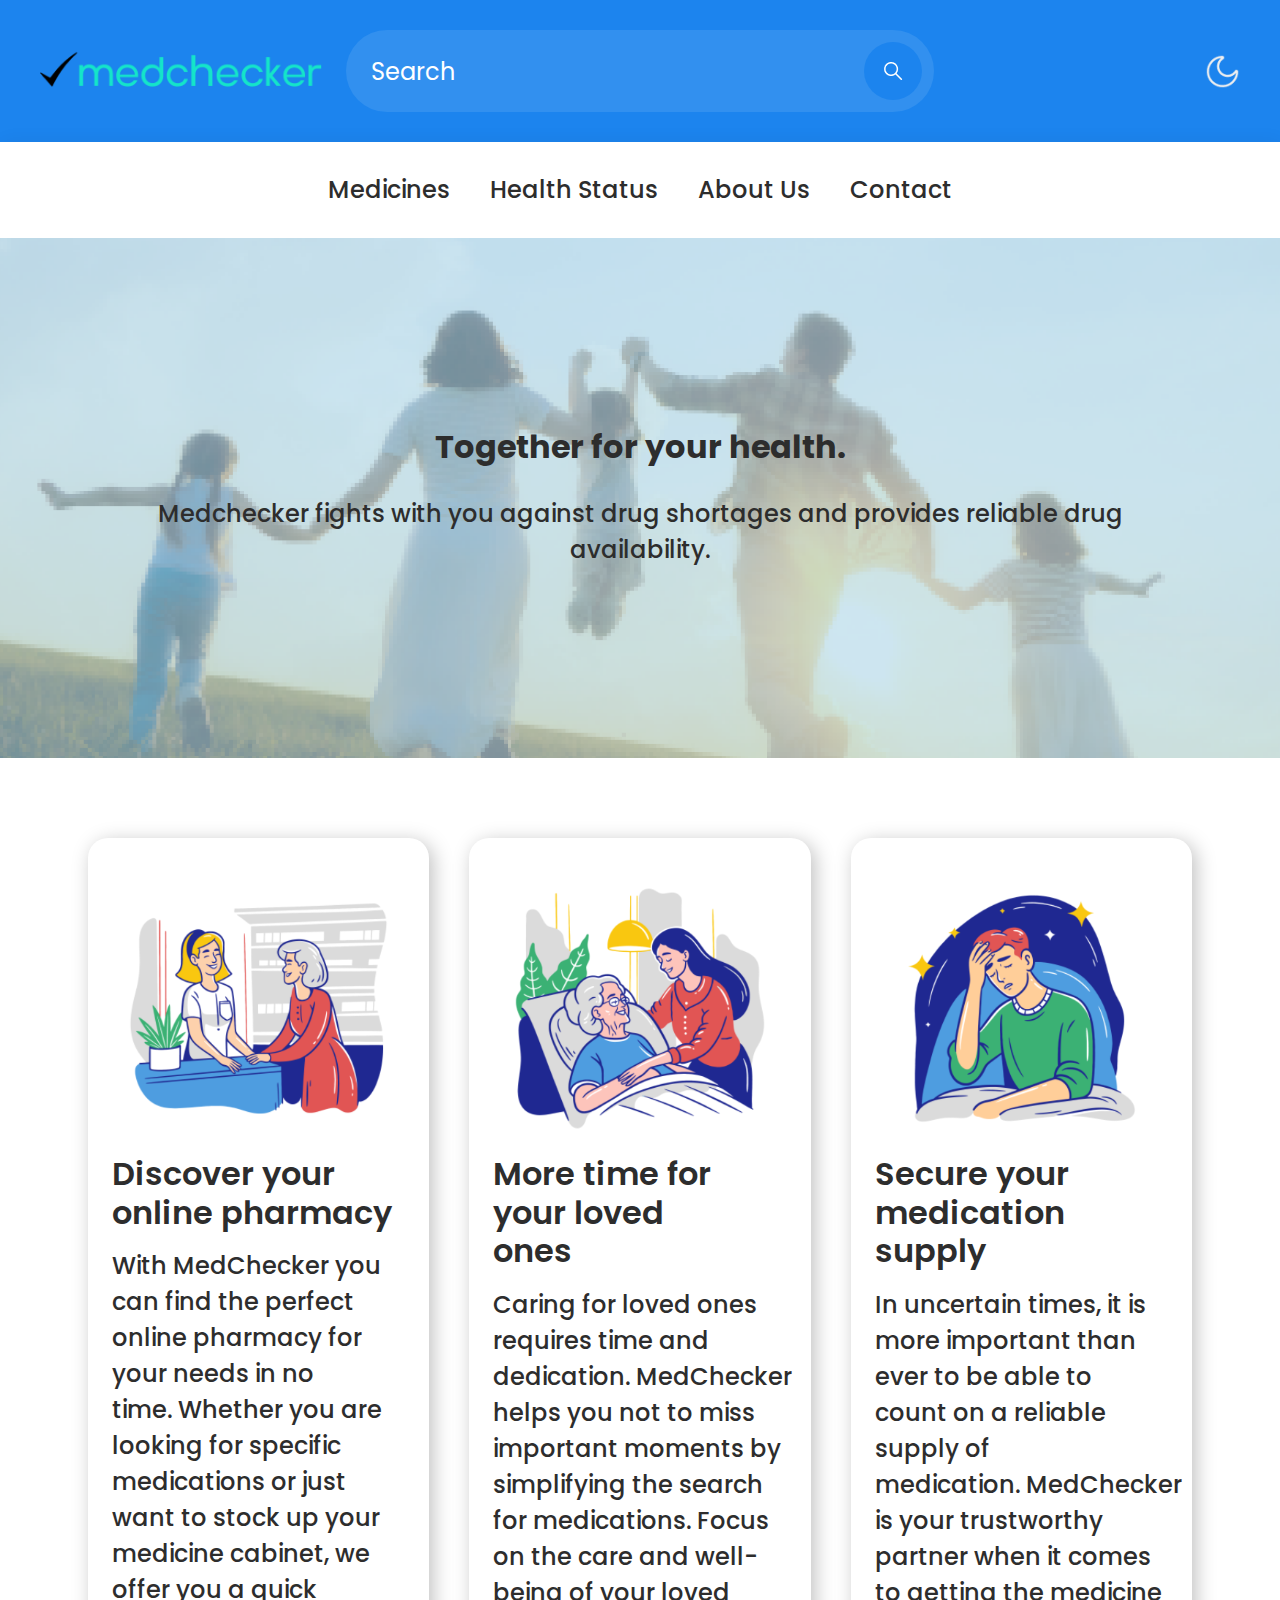
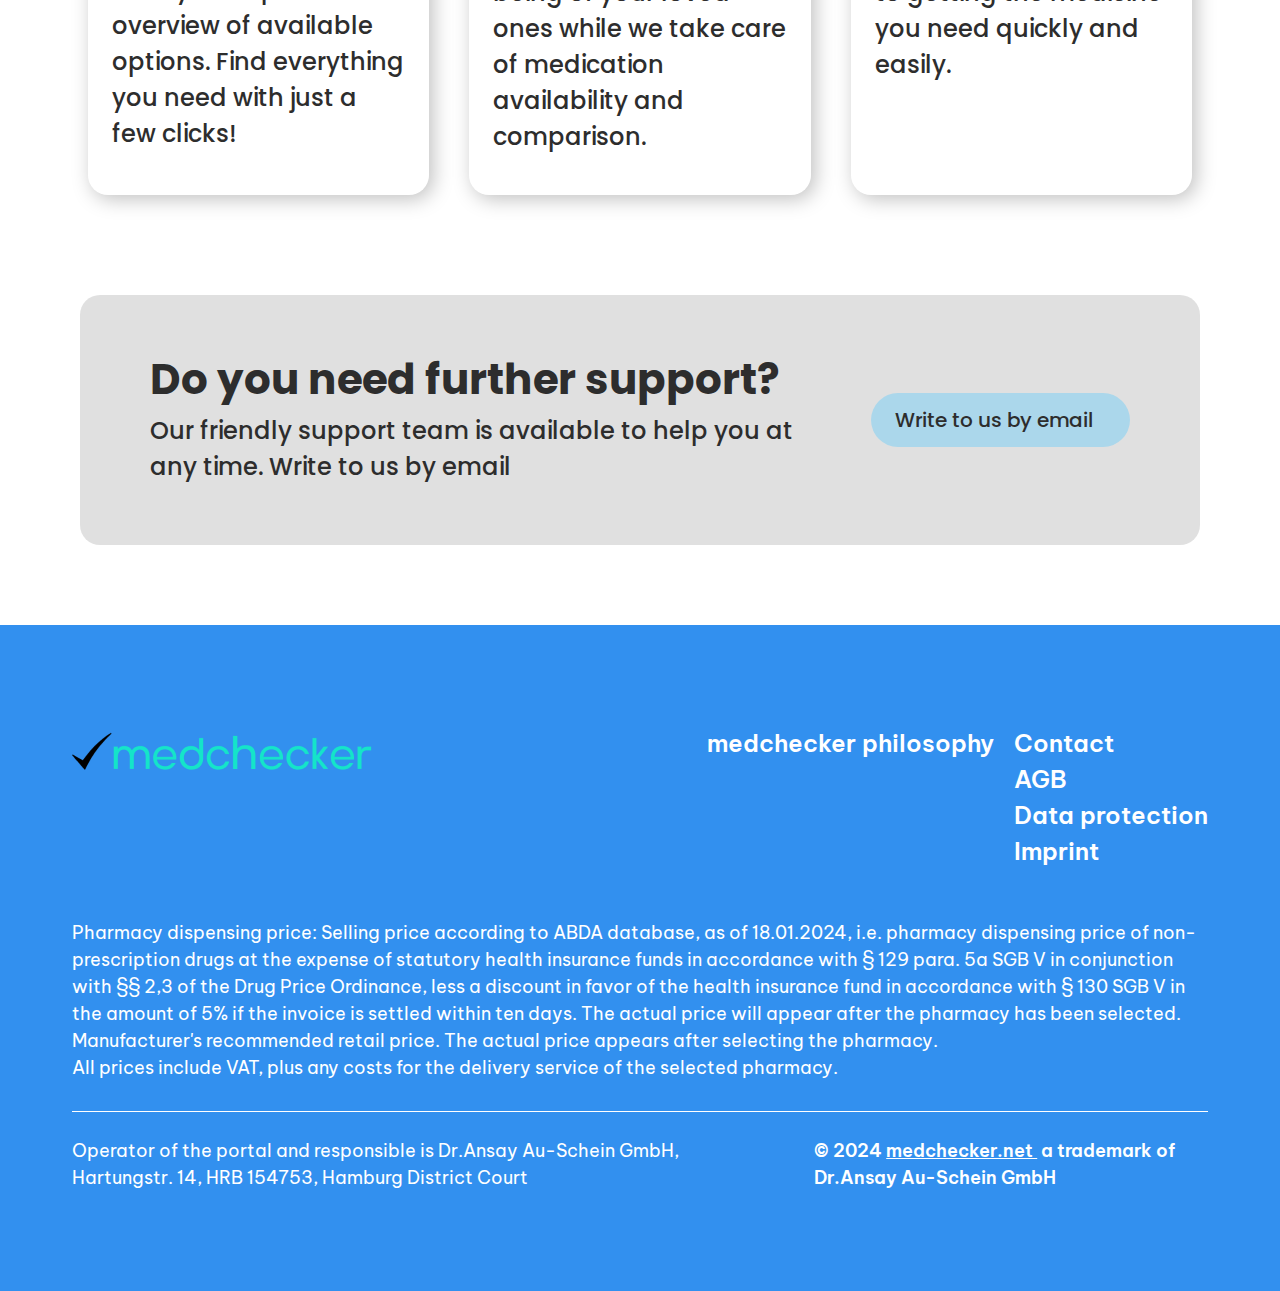
==== commit dd889ef2: "refreshed structure" ====
--- a/About-Us.html
+++ b/About-Us.html
@@ -11,10 +11,7 @@
         
 		<!-- CSS here -->
         <link rel="stylesheet" href="assets/css/bootstrap.min.css">
-        <link rel="stylesheet" href="assets/css/owl.carousel.min.css"> 
-        <link rel="stylesheet" href="assets/css/slick.css"> 
-        <link rel="stylesheet" href="assets/css/magnific-popup.css"> 
-        <link rel="stylesheet" href="assets/css/fontawesome.min.css">  
+        <link rel="stylesheet" href="assets/css/owl.carousel.min.css">   
         <link rel="stylesheet" href="assets/css/style.css">
         <link rel="stylesheet" href="assets/css/responsive.css">
     </head>
@@ -208,14 +205,7 @@
         <script src="assets/js/jquery-3.4.1.min.js"></script>
         <script src="assets/js/popper.min.js"></script>
         <script src="assets/js/bootstrap.min.js"></script>
-        <script src="assets/js/owl.carousel.min.js"></script>
-        <script src="assets/js/isotope.pkgd.min.js"></script>  
-        <script src="assets/js/imagesloaded.pkgd.min.js"></script>
-        <script src="assets/js/counter.min.js"></script>
-        <script src="assets/js/waypoints.min.js"></script> 
-        <script src="assets/js/slick.min.js"></script>
-        <script src="assets/js/jquery.magnific-popup.min.js"></script> 
-        <script src="assets/js/plugins.js"></script>   
+        <script src="assets/js/owl.carousel.min.js"></script> 
         <script src="assets/js/main.js"></script>
     </body>
 </html>